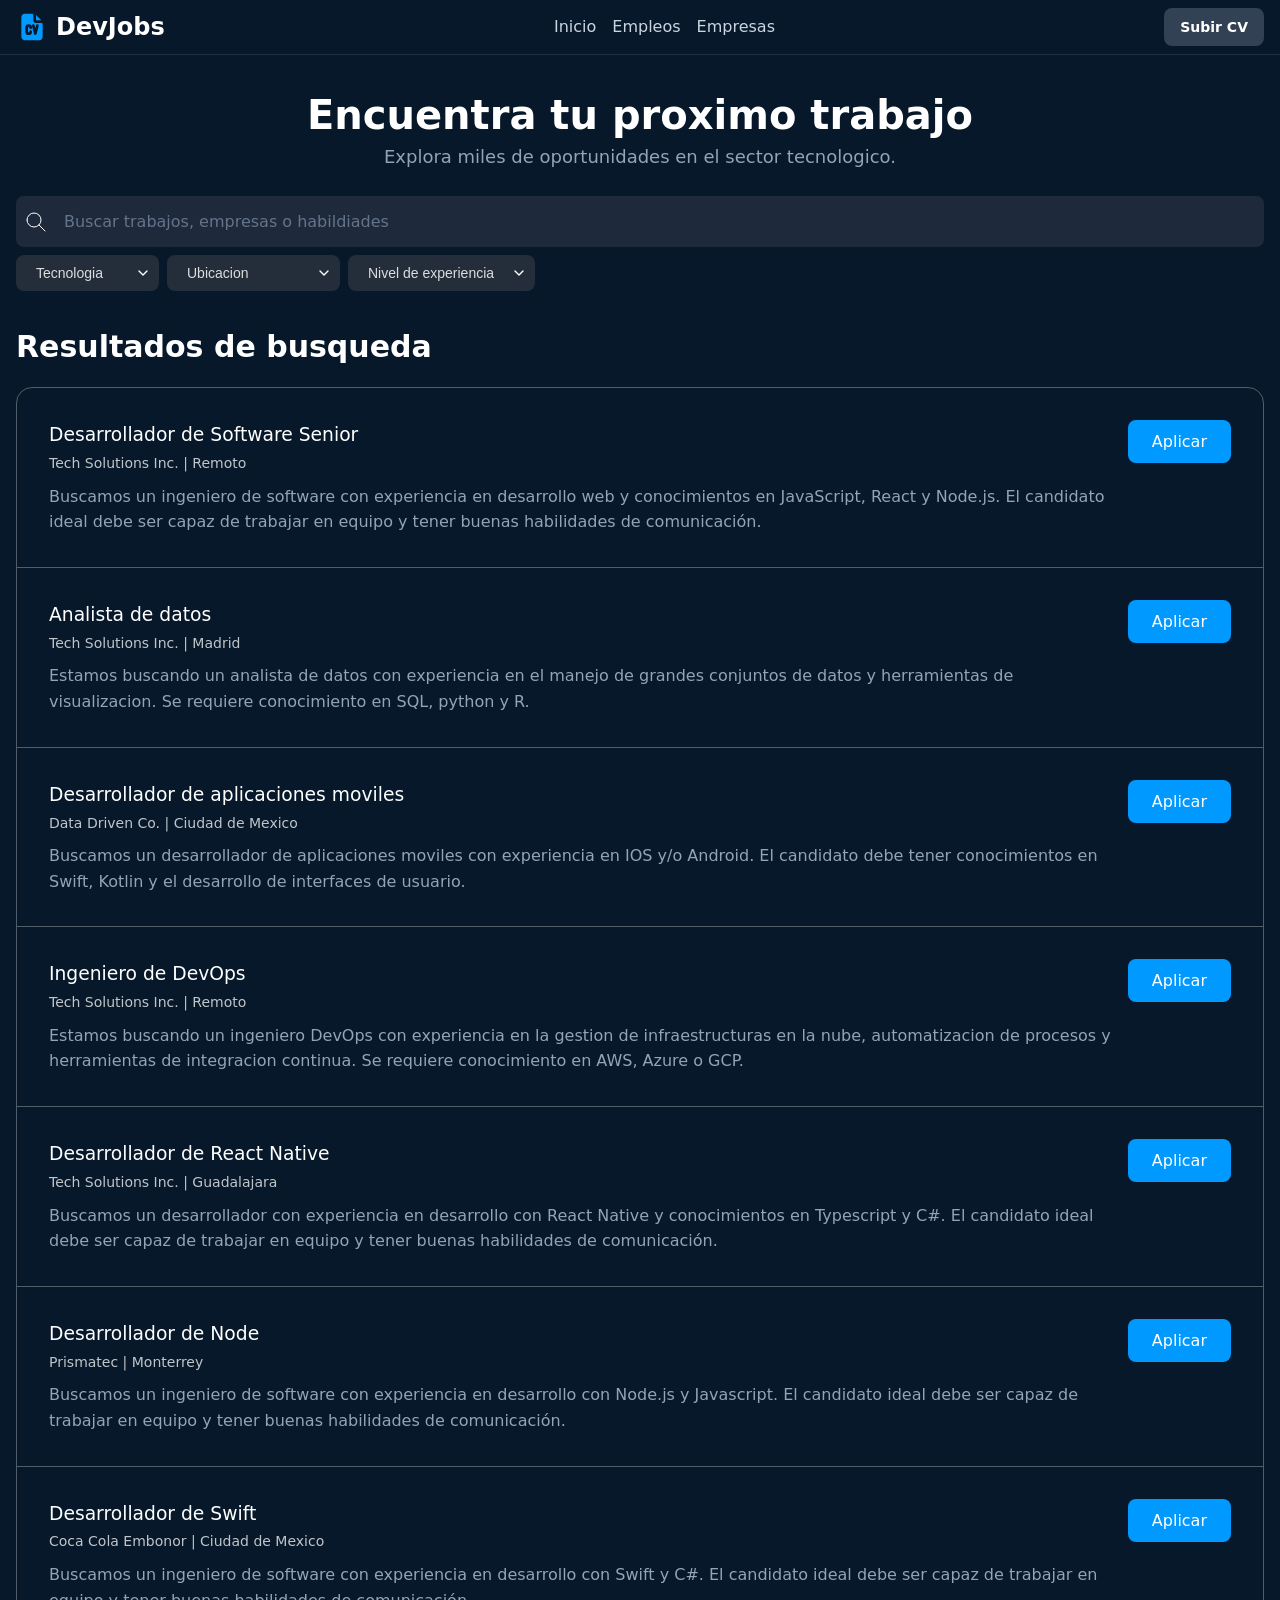
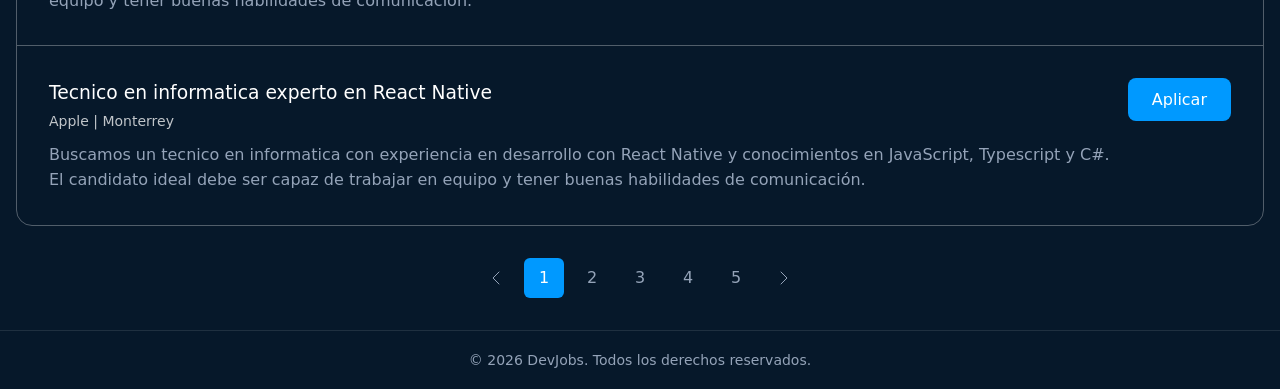
==== empleos.html @ d75d5c8c "Primer commit del JSCAMP" ====
<!doctype html>

<html lang="es">
  <head>
    <title>DevJobs - Empleos</title>
    <meta charset="UTF-8" | />
    <meta
      name="description"
      content="Ocupando el buscador podras
    acceder a las mejores ofertas de trabajo."
    />

    <link rel="stylesheet" href="styles.css" />
    <script type="module" src="script.js"></script>
  </head>

  <body>
    <header>
      <h1>
        <svg
          xmlns="http://www.w3.org/2000/svg"
          width="24"
          height="24"
          viewBox="0 0 24 24"
          fill="currentColor"
          class="icon icon-tabler icons-tabler-filled icon-tabler-file-cv"
        >
          <path stroke="none" d="M0 0h24v24H0z" fill="none" />
          <path
            d="M12 2l.117 .007a1 1 0 0 1 .876 .876l.007 .117v4l.005 .15a2 2 0 0 0 1.838 1.844l.157 .006h4l.117 .007a1 1 0 0 1 .876 .876l.007 .117v9a3 3 0 0 1 -2.824 2.995l-.176 .005h-10a3 3 0 0 1 -2.995 -2.824l-.005 -.176v-14a3 3 0 0 1 2.824 -2.995l.176 -.005zm-2.5 8a2.5 2.5 0 0 0 -2.5 2.5v3a2.5 2.5 0 1 0 5 0a1 1 0 0 0 -2 0a.5 .5 0 1 1 -1 0v-3a.5 .5 0 1 1 1 0a1 1 0 0 0 2 0a2.5 2.5 0 0 0 -2.5 -2.5m6.743 .03a1 1 0 0 0 -1.213 .727l-.53 2.119l-.53 -2.119a1 1 0 1 0 -1.94 .486l1.5 6c.252 1.01 1.688 1.01 1.94 0l1.5 -6a1 1 0 0 0 -.727 -1.213m-1.244 -7.031l4.001 4.001h-4z"
          />
        </svg>
        DevJobs
      </h1>

      <nav>
        <a href="./index.html">Inicio</a>
        <!--target="blank" abre nueva pestana rel= "noopener noreferrer" no 
    puede volver atras a la pagina de la que viene-->
        <a href="./empleos.html">Empleos</a>
        <a href="./empresas.html">Empresas</a>
      </nav>
      <div>
        <a href="https://github.com/lasombradefyodor">Subir CV</a>
      </div>
    </header>

    <main>
      <section class="jobs-search">
        <h1>Encuentra tu proximo trabajo</h1>
        <p>Explora miles de oportunidades en el sector tecnologico.</p>

        <form id="empleos-search-form" role="search">
          <div class="search-bar">
            <svg
              xmlns="http://www.w3.org/2000/svg"
              width="24"
              height="24"
              viewBox="0 0 24 24"
              fill="none"
              stroke="currentColor"
              stroke-width="1"
              stroke-linecap="round"
              stroke-linejoin="round"
              class="icon icon-tabler icons-tabler-outline icon-tabler-search"
            >
              <path stroke="none" d="M0 0h24v24H0z" fill="none" />
              <path d="M3 10a7 7 0 1 0 14 0a7 7 0 1 0 -14 0" />
              <path d="M21 21l-6 -6" />
            </svg>

            <input
              name="search"
              id="empleos-search-input"
              required
              type="text"
              placeholder="Buscar trabajos, empresas o habildiades"
            />
          </div>

          <div class="search-filters">
            <select name="technology" id="filter-technology">
              <optgroup label="Tecnologias populares">
                <option value="">Tecnologia</option>
                <option value="java">Java</option>
                <option value="react">React</option>
                <option value="nodejs">Node.js</option>
                <option value="javascript">JavaScript</option>
              </optgroup>
              <hr />
              <option value="c#">C#</option>
              <option value="typescript">Typescript</option>
              <hr />
              <option value="react">React Native</option>
              <option value="swift">Swift</option>
              <option value="kotlin">Kotlin</option>
            </select>

            <select name="location" id="filter-location">
              <option value="">Ubicacion</option>
              <option value="remoto">Remoto</option>
              <option value="cdmx">Ciudad de Mexico</option>
              <option value="guadalajara">Guadalajara</option>
              <option value="monterrey">Monterrey</option>
              <option value="barcelona">Barcelona</option>
            </select>

            <select name="experience-level" id="filter-experience">
              <option value="">Nivel de experiencia</option>
              <option value="junior">Junior</option>
              <option value="mid">Mid-level</option>
              <option value="senior">Senior</option>
              <option value="lead">Lead</option>
            </select>
          </div>
        </form>

        <span id="filter-selected-value"></span>
      </section>

      <section>
        <h2>Resultados de busqueda</h2>

        <div class="jobs-listings"></div>

        <nav class="pagination">
          <a href="#"
            ><svg
              xmlns="http://www.w3.org/2000/svg"
              width="24"
              height="24"
              viewBox="0 0 24 24"
              fill="none"
              stroke="currentColor"
              stroke-width="1"
              stroke-linecap="round"
              stroke-linejoin="round"
              class="icon icon-tabler icons-tabler-outline icon-tabler-chevron-left"
            >
              <path stroke="none" d="M0 0h24v24H0z" fill="none" />
              <path d="M15 6l-6 6l6 6" /></svg
          ></a>
          <a href="#" class="is-active">1</a>
          <a href="#">2</a>
          <a href="#">3</a>
          <a href="#">4</a>
          <a href="#">5</a>
          <a href="#"
            ><svg
              xmlns="http://www.w3.org/2000/svg"
              width="24"
              height="24"
              viewBox="0 0 24 24"
              fill="none"
              stroke="currentColor"
              stroke-width="1"
              stroke-linecap="round"
              stroke-linejoin="round"
              class="icon icon-tabler icons-tabler-outline icon-tabler-chevron-right"
            >
              <path stroke="none" d="M0 0h24v24H0z" fill="none" />
              <path d="M9 6l6 6l-6 6" /></svg
          ></a>
        </nav>
      </section>
    </main>

    <footer>
      <small>&copy; 2026 DevJobs. Todos los derechos reservados.</small>
    </footer>
  </body>
</html>
---- styles.css ----
* {
  margin: 0;
  padding: 0;
  box-sizing: border-box;
}






:root {
  --primary: #32373d;
  --primary-dark: #0a3d66;
  --primary-hover: #0d5ba8;
  --primary-light: #09f;
  --background: #06182a;
  --text-primary: #ffffff;
  --text-secondary: #cbd5e1;
  --text-muted: #94a3b8;
  --border: rgba(255, 255, 255, 0.1);
  --card-bg: #1e293b;
  --shadow: rgba(0, 0, 0, 0.3);
  --input-bg: #1e293b;
  --hsla-example: hsla(210, 100%, 56%, 1);
}










@font-face {
  font-family: 'Inter Variable';
  font-style: normal;
  font-display: swap;
  font-weight: 100 900;
  src: url(https://cdn.jsdelivr.net/fontsource/fonts/inter:vf@latest/latin-wght-normal.woff2) format('woff2-variations');
  unicode-range: U+0000-00FF, U+0131, U+0152-0153, U+02BB-02BC, U+02C6, U+02DA, U+02DC, U+0304, U+0308, U+0329, U+2000-206F, U+20AC, U+2122, U+2191, U+2193, U+2212, U+2215, U+FEFF, U+FFFD;
}










body {
  font-family: system-ui;
  background-color: var(--background);
  color: var(--text-primary);
  min-height: 100vh;
  display: flex;
  flex-direction: column;
  line-height: 1.6;
}



select {
  padding: 0.625rem 1.25rem;
  background-color: #242d3a;
  border: 0;
  border-radius: 0.5rem;
  font-size: 0.875rem;
  color: #ddd;
  cursor: pointer;
  transition: all 0.2s;
  appearance: none;
  background-image: url("data:image/svg+xml,%3Csvg xmlns='http://www.w3.org/2000/svg' width='16' height='16' viewBox='0 0 24 24' fill='none' stroke='white' stroke-width='2' stroke-linecap='round' stroke-linejoin='round'%3E%3Cpolyline points='6 9 12 15 18 9'/%3E%3C/svg%3E");
  background-repeat: no-repeat;
  background-position: right 0.5rem center;
  padding-right: 2.5rem;

  &:hover {
    background-color: var(--primary-hover);
    color: white;   
  }

  &:focus {
    outline: 2px solid #1173d4;
    outline-offset: 2px;
  }
}









/* Títulos principales */
h1 {
  font-size: 1.5rem;
  line-height: 1.2;
  text-wrap: balance;
  display: flex;
  align-items: center;
  gap: 0.5rem;

  svg{
    width: 2rem;
    height: 2rem;
    color: var(--primary-light);
  }
}



h1+p {
  text-wrap: balance;
  margin-bottom: 2rem
}

/* Header */
header {
  border-bottom: 1px solid var(--border);
  background: var(--background);
  padding: .5rem 1rem;
  display: flex;
  align-items: center;
  justify-content: space-between;
  gap: 2rem;

  h2 {
    font-size: 1.25rem;
    font-weight: 700;
    color: var(--text-primary);
  }
}

/* Navegación del header a otras páginas */
nav {
  align-items: center;
  gap: 1rem;
  display: flex;

  a {
    text-decoration: none;
    color: var(--text-secondary);
    transition: color 0.2s;
    font-weight: 500;

    &:hover,
    &:focus {
      color: var(--primary);
      outline: none;
    }
  }
}

/* Botones del Header */
header div a {
  padding: 0.5rem 1rem;
  border-radius: 0.5rem;
  background-color: #334155;
  color: var(--text-primary);
  display: inline-block;
  font-size: 0.875rem;
  font-weight: 700;
  text-decoration: none;
  /* TODO */
}

/* Hero */
main>section:nth-child(1) {
  height: 500px;
  text-align: center;
  display: flex;
  flex-direction: column;
  justify-content: center;
  align-items: center;

  h1 {
    padding-top: 36px;
  }

  &>img {
    position: absolute;
    width: 100%;
    height: 100%;
    object-fit: cover;
    z-index: -1;
    left: 0;
    right: 0;
    mask-image: linear-gradient(to bottom, rgba(16, 25, 34, 1) 5%, rgba(16, 25, 34, 0) 80%);
  }
}

/* Formulario de Búsqueda */
form {
  max-width: 42rem;
  width: 100%;
  margin: 0 auto;
  padding-inline: 1rem;
}

form>div {
  display: flex;
  align-items: center;
  background-color: var(--input-bg);
  border-radius: 0.5rem;
  box-shadow: 0 10px 15px -3px var(--shadow);
  padding: 0.5rem;
  gap: 0.5rem;
}

form span {
  padding-left: 0.75rem;
  color: var(--text-muted);
  display: flex;
  align-items: center;
  flex-shrink: 0;
}

form input[type="text"] {
  flex: 1;
  background: transparent;
  border: none;
  outline: none;
  color: var(--text-primary);
  padding: 0.75rem 0.5rem;
  font-size: 1rem;
  font-family: inherit;
}

form input[type="text"]::placeholder {
  color: #64748b;
}

button {
  padding: 0.75rem 1.5rem;
  border-radius: 0.5rem;
  background-color: var(--primary);
  color: white;
  font-weight: 400;
  border: none;
  cursor: pointer;
  transition: all 0.2s;
  font-family: inherit;
  font-size: 1rem;
  white-space: nowrap;

  &:hover,
  /* pseudo-clase que significa que el ratón está encima */
  &:focus {
    /* pseudo-clase que significa que el elemento tiene el foco */
    background-color: var(--primary-hover);
    outline: 2px solid white;
    outline-offset: 2px;
  }

  &:active {
    transform: scale(0.90)
  }
    /*clase que se aplica cuando estas clickeando el boton*/
  &:disabled{
    opacity: 0.5;
    pointer-events: none;
  }
}

/* Features Section */
main>section:nth-child(2) {
  padding-inline: 1rem;
  background-color: var(--background);
  padding-top: 2rem;

  &>header {
    gap: 2px;
    flex-direction: column;

    h2 {
      margin-bottom: 0;
    }

    p {
      opacity: .75;
    }
  }

  &>div {
    max-width: 1280px;
    margin: 0 auto;
  }
}

main>section:nth-child(2) h2 {
  font-size: 1.875rem;
  font-weight: 700;
  color: var(--text-primary);
  margin-bottom: 1rem;
}

main>section:nth-child(2)>div>div:first-child>p {
  font-size: 1.125rem;
  color: var(--text-muted);
  max-width: 42rem;
  margin: 0 auto;
}

/* Grid de Features */
main > section:nth-child(2) footer { /* sel > dice que el section debe ser un hijo inmediato del main*/
  display: grid;
  grid-template-columns: repeat(auto-fit, minmax(280px, 1fr));
  gap: 16px;
}

@media(width >= 640px){
  main > section:nth-child(2) footer {
    grid-template-columns: repeat(auto-fit, minmax (280px 1fr));
  } 
}

/* Jobs Search */
.jobs-search {
  margin: 0;
  padding: 0;
  height: auto !important;

  h1 {
    font-size: 2.5rem;
    margin-bottom: 0.25rem;
  }

  p {
    font-size: 1.125rem;
    color: var(--text-muted);
    margin-bottom: 1.5rem;
  }

  .search-bar {
    background: var(--input-bg);
    padding: 0.25rem 0.5rem;
  }

  .search-filters {
    display: flex;
    flex-wrap: wrap;
    margin-top: 0.5rem;
  }

  form {
    width: 100%;
    max-width: 1280px;
  }

  form div {
    background: none;
    box-shadow: none;
    padding: 0;
  }
}
/* estilos de la lista de busqueda de ejemplos de empleos  */
.jobs-listings {
  border: 1px solid rgba(255, 255, 255, 0.3);
  border-radius: 1rem;

  .job-listing-card {
    background: none;
    box-shadow: none;
    border-radius: 0;
    border-bottom: 1px solid rgba(255, 255, 255, 0.3);
    margin: 0;

    display: flex;
    align-items: start;
    gap: 1rem;

    &.is-hidden{
      display: none;
    }

    small {
      font-size: 0.875rem;
      opacity: 0.75;
    }

    p {
      margin-top: 0.5rem;
    }
    /* el ultimo hijo del articulo no tendra bordo abajo
        porque sino queda horrible le borde de abajo */
    &:last-child {
      border-bottom: none;
    }
  }
}

.button-apply-job{
  background: #09f;

  &.is-applied {
    background: #4caf50;
    pointer-events: none;
  }
}

.pagination{
  display: flex;
  justify-content: center;
  gap: 0.5rem;
  margin-block: 2rem;

  a {
    display: flex;
    align-items: center;
    justify-content: center;
    width: 2.5rem;
    height: 2.5rem;
    text-decoration: none;
    color: var(--text-muted);
    border-radius: 0.375rem;
    transition: all .3s;

    &:hover, &:focus {
      background-color: #fff;
    }

    &.is-active{
      background-color: var(--primary-light);
      color: white;
      pointer-events: none;
    }
  } 
}

/*CLASES DE PAGINA EMPRESA*/

.company-description{
  background-color: #07192a;
  border: none;
  border-radius: 0rem;
  max-width: 500px;
  margin: 0 auto;

  article {
    padding-block: 0.5rem;
    background: none;
    box-shadow: none;
    border-radius: 0;
    border-bottom: none;
    align-items: start;
    gap: 0rem;


    small {
      font-size: 0.875rem;
      opacity: 0.75;
    }

    .responsabilidades-requisitos{
      display: flex;
      align-items: first end;
      gap: 0.5rem;
    }

    p {
      font-size: 14px;
    }
    h3 {
      margin-bottom: 1rem;
    }
    /* el ultimo hijo del articulo no tendra bordo abajo
        porque sino queda horrible le borde de abajo */
  }

  article:nth-last-child(2) {
    border-bottom: 0.5px solid rgba(255, 255, 255, 0.3);
  }
}

#presentacion-empresa{
  display: flex;
  align-items: center;
  justify-content: space-between;
}

#seccion-final-empresa div {
  display: flex;
  justify-content: flex-end;
}

.section-empresas{
  max-width: 800px;
  margin: 0 auto;
  padding: 1rem;
}

.button-apply-company{
  background: #09f;

  &.is-applied {
    background: #4caf50;
    pointer-events: none;
  }
}


/* .company-description article {
  padding-bottom: 20px;
} */

.company-description article svg {
  color: var(--primary-light);
  background-color: transparent;
  width: 20px;
  height: 20px ;
  border-radius: 100%;
  padding: 0;

}
/* Feature Cards */
/* article {
  background-color: var(--card-bg);
  padding: 2rem;
  margin-bottom: 16px;
  border-radius: 0.5rem;                   
  box-shadow: 0px 1px 3px 0 var(--shadow); 

  svg {
    color: var(--primary-light);          
    background: rgba(0, 153, 255, 0.3);  
    border-radius: 9999px;               
    width: 64px;                         
    height: 64px;                        
    padding: 16px;                       
  }

  h3 {
    font-weight: 500;
  }

  p {
    color: var(--text-muted);
  }
} */

/* Footer */
footer {
  background-color: var(--background);
  border-top: 1px solid var(--border);
  text-align: center;
  padding: 16px;

  small {
    color: var(--text-muted);
    font-size: 0.875rem;
  }
}

article {
  background-color: var(--card-bg);
  padding: 2rem;
  margin-bottom: 16px;
  border-radius: 0.5rem;
  box-shadow: 1px 1px 3px 1px rgba(0, 0, 0, 1);

  svg {
    color: var(--primary-light);
    background: rgba(0, 153, 255, 0.3);
    width: 64px;
    height: 64px;
    border-radius: 100%;
    padding: 16px;
  }

  p {
    color: var(--text-muted);
  }

  h3{
    font-weight: 500;
  }
}
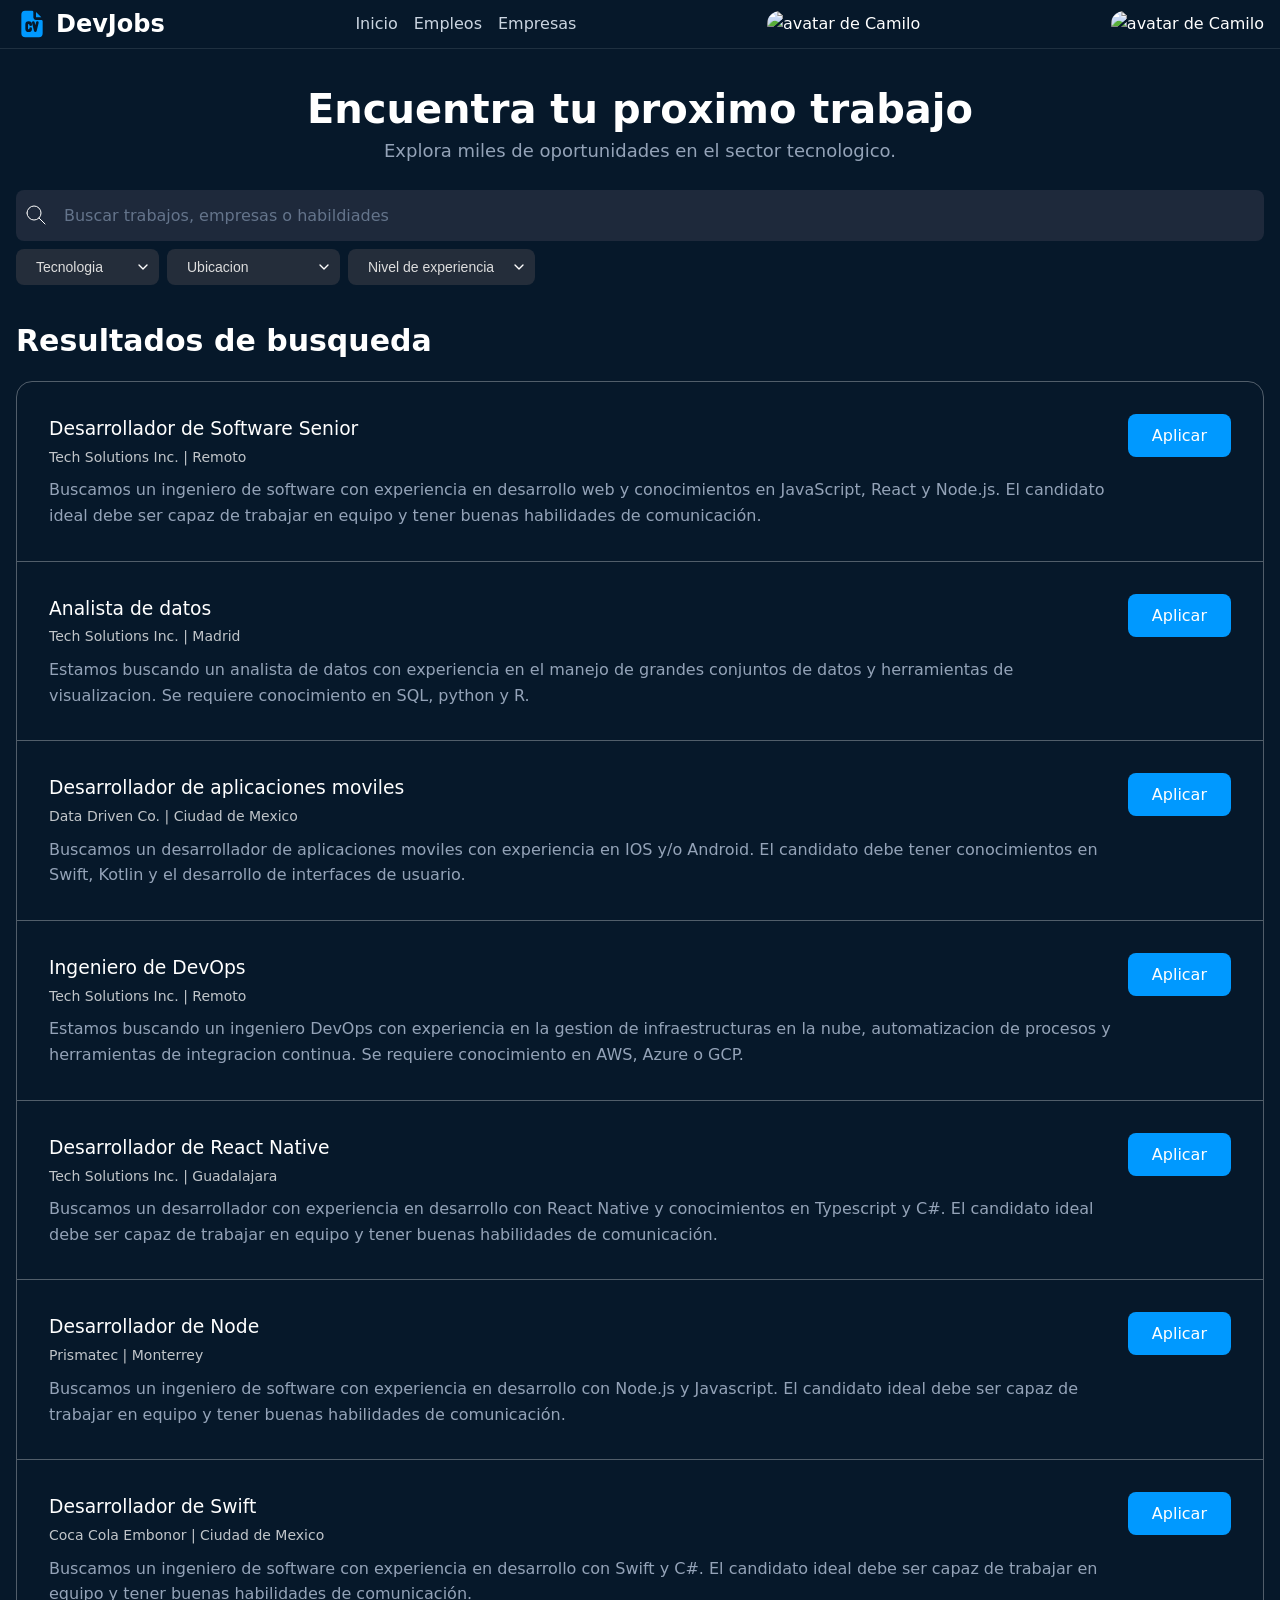
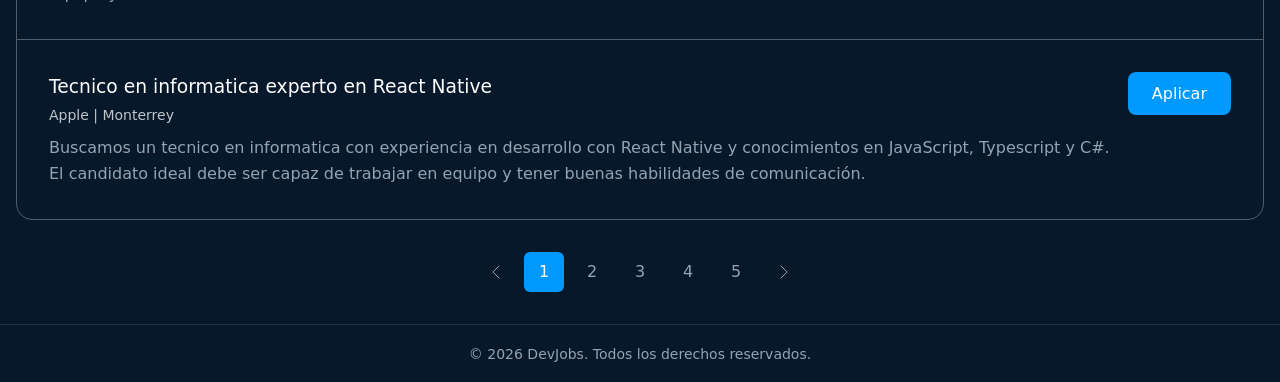
==== commit 9966261a: "Segundo commit, separacion de script.js en otros archivos js y llamada desde el main.js. Se añade ic" ====
--- a/empleos.html
+++ b/empleos.html
@@ -11,7 +11,8 @@
     />
 
     <link rel="stylesheet" href="styles.css" />
-    <script type="module" src="script.js"></script>
+
+    <script type="module" src="main.js"></script>
   </head>
 
   <body>
@@ -40,8 +41,21 @@
         <a href="./empleos.html">Empleos</a>
         <a href="./empresas.html">Empresas</a>
       </nav>
+
       <div>
-        <a href="https://github.com/lasombradefyodor">Subir CV</a>
+        <devjobs-avatar
+          service="google"
+          username="google.com"
+          size="32"
+        ></devjobs-avatar>
+      </div>
+
+      <div>
+        <devjobs-avatar
+          service="github"
+          username="CodeDonga"
+          size="32"
+        ></devjobs-avatar>
       </div>
     </header>
 
